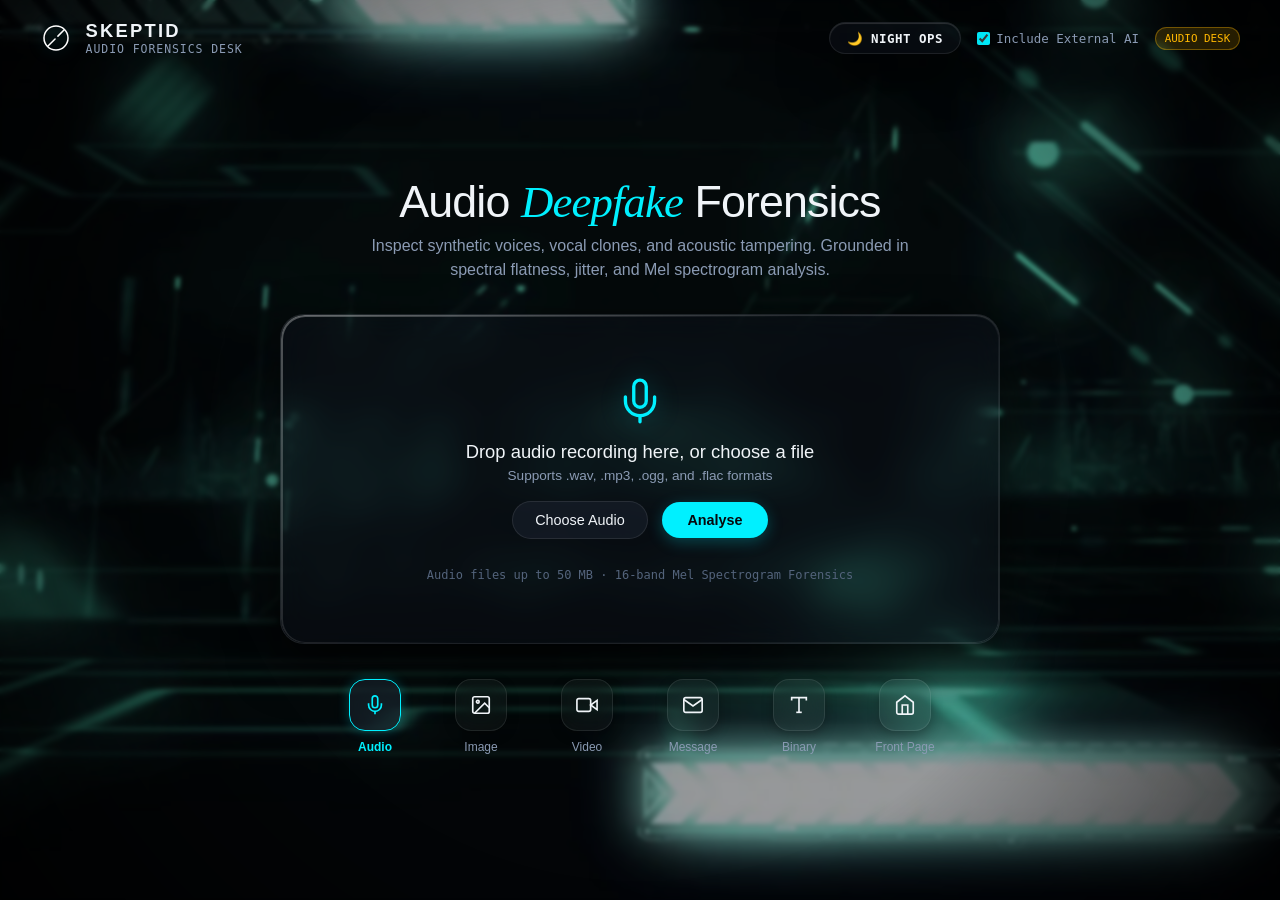
==== web/audio.html @ 2a5dfbe3 "repo cleansing" ====
<!DOCTYPE html>
<html lang="en">
<head>
  <meta charset="utf-8">
  <meta name="viewport" content="width=device-width, initial-scale=1">
  <title>SKEPTID — Audio Deepfake Forensics</title>
  <meta name="description" content="Audio deepfake detection desk. Drop vocal recordings to analyze spectral flatness, pitch jitter, acoustic entropy, and Mel power spectrum.">
  <link rel="stylesheet" href="hub.css">
</head>
<body class="theme-glassmorphism">
  <!-- Looping Background Video -->
  <div class="bg-video-container" aria-hidden="true">
    <video autoplay muted loop playsinline preload="auto" poster="assets/hero-poster.jpg" aria-hidden="true">
      <source src="assets/hero.mp4" type="video/mp4">
    </video>
  </div>
  <div class="bg-scrim" aria-hidden="true"></div>
  <div class="ambient-vignette" aria-hidden="true"></div>

  <!-- Hub Header -->
  <header class="hub-header">
    <a href="index.html" class="hub-brand">
      <img src="assets/logo.svg" alt="SKEPTID Logo" class="hub-logo">
      <div class="hub-title-group">
        <h1>SKEPTID</h1>
        <div class="hub-subtitle">Audio Forensics Desk</div>
      </div>
    </a>

    <div class="hub-actions">
      <!-- Tactical Day/Night Ops Badge Button -->
      <button type="button" class="ops-toggle-btn" id="ops-theme-toggle" aria-label="Toggle Day and Night mode">
        <span id="ops-theme-icon">🌙</span>
        <span id="ops-theme-text">NIGHT OPS</span>
      </button>

      <label class="header-toggle-label">
        <input type="checkbox" id="hub-external-toggle" checked>
        <span>Include External AI</span>
      </label>

      <span class="hub-badge">AUDIO DESK</span>
    </div>
  </header>

  <!-- Centered Chromium New Tab Stage -->
  <main class="ntp-viewport">
    <div class="ntp-hero-brand">
      <h2 class="ntp-hero-title">Audio <em>Deepfake</em> Forensics</h2>
      <p class="ntp-hero-desc">Inspect synthetic voices, vocal clones, and acoustic tampering. Grounded in spectral flatness, jitter, and Mel spectrogram analysis.</p>
    </div>

    <!-- Centered Input / Drop Box -->
    <div class="ntp-input-box" id="ntp-drop-box" tabindex="0" role="region" aria-label="Audio drop zone">
      <svg class="ntp-input-icon" viewBox="0 0 24 24" fill="none" stroke="currentColor" stroke-width="1.6" stroke-linecap="round" stroke-linejoin="round">
        <path d="M12 2a3 3 0 0 0-3 3v7a3 3 0 0 0 6 0V5a3 3 0 0 0-3-3Z"/>
        <path d="M19 10v2a7 7 0 0 1-14 0v-2"/>
        <line x1="12" y1="19" x2="12" y2="22"/>
      </svg>

      <div class="ntp-prompt-main">Drop audio recording here, or choose a file</div>
      <div class="ntp-prompt-sub">Supports .wav, .mp3, .ogg, and .flac formats</div>

      <input type="file" id="ntp-file-input" accept=".wav,.mp3,.ogg,.flac,audio/*" hidden>

      <div class="ntp-btn-row">
        <button type="button" class="btn-secondary" id="ntp-choose-btn">Choose Audio</button>
        <button type="button" class="btn-primary" id="ntp-analyze-btn">Analyse</button>
      </div>

      <div class="ntp-file-name" id="ntp-file-name"></div>
      <div class="ntp-limits-tag">Audio files up to 50 MB · 16-band Mel Spectrogram Forensics</div>
    </div>

    <!-- Chromium NTP Style Shortcuts Row -->
    <nav class="ntp-shortcuts-container" aria-label="Modality Pages">
      <a href="audio.html" class="ntp-tile active" aria-current="page">
        <div class="ntp-tile-icon-box">
          <svg viewBox="0 0 24 24" fill="none" stroke="currentColor" stroke-width="1.8">
            <path d="M12 2a3 3 0 0 0-3 3v7a3 3 0 0 0 6 0V5a3 3 0 0 0-3-3Z"/><path d="M19 10v2a7 7 0 0 1-14 0v-2"/><line x1="12" y1="19" x2="12" y2="22"/>
          </svg>
        </div>
        <span class="ntp-tile-label">Audio</span>
      </a>

      <a href="image.html" class="ntp-tile">
        <div class="ntp-tile-icon-box">
          <svg viewBox="0 0 24 24" fill="none" stroke="currentColor" stroke-width="1.8">
            <rect x="3" y="3" width="18" height="18" rx="2" ry="2"/><circle cx="8.5" cy="8.5" r="1.5"/><polyline points="21 15 16 10 5 21"/>
          </svg>
        </div>
        <span class="ntp-tile-label">Image</span>
      </a>

      <a href="video.html" class="ntp-tile">
        <div class="ntp-tile-icon-box">
          <svg viewBox="0 0 24 24" fill="none" stroke="currentColor" stroke-width="1.8">
            <polygon points="23 7 16 12 23 17 23 7"/><rect x="1" y="5" width="15" height="14" rx="2" ry="2"/>
          </svg>
        </div>
        <span class="ntp-tile-label">Video</span>
      </a>

      <a href="message.html" class="ntp-tile">
        <div class="ntp-tile-icon-box">
          <svg viewBox="0 0 24 24" fill="none" stroke="currentColor" stroke-width="1.8">
            <path d="M4 4h16c1.1 0 2 .9 2 2v12c0 1.1-.9 2-2 2H4c-1.1 0-2-.9-2-2V6c0-1.1.9-2 2-2z"/><polyline points="22,6 12,13 2,6"/>
          </svg>
        </div>
        <span class="ntp-tile-label">Message</span>
      </a>

      <a href="binary.html" class="ntp-tile">
        <div class="ntp-tile-icon-box">
          <svg viewBox="0 0 24 24" fill="none" stroke="currentColor" stroke-width="1.8">
            <polyline points="4 7 4 4 20 4 20 7"/><line x1="9" y1="20" x2="15" y2="20"/><line x1="12" y1="4" x2="12" y2="20"/>
          </svg>
        </div>
        <span class="ntp-tile-label">Binary</span>
      </a>

      <a href="landing.html" class="ntp-tile">
        <div class="ntp-tile-icon-box">
          <svg viewBox="0 0 24 24" fill="none" stroke="currentColor" stroke-width="1.8">
            <path d="M3 9l9-7 9 7v11a2 2 0 0 1-2 2H5a2 2 0 0 1-2-2z"/><polyline points="9 22 9 12 15 12 15 22"/>
          </svg>
        </div>
        <span class="ntp-tile-label">Front Page</span>
      </a>
    </nav>

    <!-- Results Panel (Revealed upon Analysis) -->
    <div class="ntp-result-panel" id="ntp-result-panel" hidden></div>
  </main>

  <script src="hub.js"></script>
  <script>
    document.addEventListener('DOMContentLoaded', () => {
      window.SkeptidDesk.init({ modality: 'audio' });
    });
  </script>
</body>
</html>
---- web/hub.css ----
/* SKEPTID HUB & MODALITY DESKS
   Chromium New Tab Centered Layout with Dual Aesthetics:
   a. Glassmorphism (Liquid Obsidian Glass)
   b. Frozen Glass (Arctic Sub-Zero Crystalline Frost)
*/

@import url('fonts/ibm-plex-sans-latin-400-normal.woff2');
@import url('fonts/ibm-plex-mono-latin-400-normal.woff2');

:root {
  --font-sans: 'IBM Plex Sans', -apple-system, BlinkMacSystemFont, 'Segoe UI', Roboto, sans-serif;
  --font-mono: 'IBM Plex Mono', ui-monospace, SFMono-Regular, Menlo, monospace;
  --font-serif: 'Source Serif 4', Georgia, serif;

  --trans-speed: 0.3s;
  --radius-sm: 8px;
  --radius-md: 16px;
  --radius-lg: 24px;
  --radius-pill: 9999px;

  /* Threat Status Colors */
  --c-legit: #B2F601;
  --c-warning: #FFB800;
  --c-threat: #FF3366;
  --c-cyan: #00F0FF;
}

/* ==========================================================================
   THEME: NIGHT OPS (Obsidian Liquid Glass over Dark Cyber HUD)
   ========================================================================== */
body.theme-night,
body.theme-glassmorphism {
  --bg-primary: #0a0c10;
  --bg-canvas: radial-gradient(circle at 50% 15%, #151a24 0%, #090b0e 65%, #050608 100%);
  --glass-surface: rgba(18, 22, 32, 0.38);
  --glass-elevated: rgba(28, 35, 48, 0.55);
  --glass-border: rgba(255, 255, 255, 0.09);
  --glass-border-focus: rgba(0, 240, 255, 0.45);
  --glass-blur: blur(16px);
  --glass-shadow: 0 20px 50px rgba(0, 0, 0, 0.65), inset 0 1px 1px rgba(255, 255, 255, 0.15);
  --text-main: #f0f4f8;
  --text-muted: #8b9bb4;
  --text-dim: #54647c;
  --accent: #00f0ff;
  --accent-glow: rgba(0, 240, 255, 0.25);
  --shortcut-bg: rgba(255, 255, 255, 0.03);
  --shortcut-hover: rgba(0, 240, 255, 0.1);
  --dropzone-glow: 0 0 35px rgba(0, 240, 255, 0.2);
}

/* ==========================================================================
   THEME: DAY OPS (Approach A: Milky Frosted Porcelain Glass over Cyber HUD)
   ========================================================================== */
body.theme-day,
body.theme-frozen-glass {
  --bg-primary: #f8fafc;
  --bg-canvas: #f1f5f9;
  --glass-surface: rgba(255, 255, 255, 0.76);
  --glass-elevated: rgba(255, 255, 255, 0.92);
  --glass-border: rgba(15, 23, 42, 0.12);
  --glass-border-focus: rgba(2, 132, 199, 0.6);
  --glass-blur: blur(24px);
  --glass-shadow: 0 20px 45px rgba(0, 10, 30, 0.08), inset 0 1px 1px rgba(255, 255, 255, 0.95);
  --text-main: #0f172a;
  --text-muted: #475569;
  --text-dim: #94a3b8;
  --accent: #0284c7;
  --accent-glow: rgba(2, 132, 199, 0.22);
  --shortcut-bg: rgba(255, 255, 255, 0.65);
  --shortcut-hover: rgba(2, 132, 199, 0.12);
  --dropzone-glow: 0 0 30px rgba(2, 132, 199, 0.2);
}

/* Base Reset & Scaffolding */
* {
  box-sizing: border-box;
  margin: 0;
  padding: 0;
}

html, body {
  min-height: 100vh;
  font-family: var(--font-sans);
  background: #06090e;
  color: var(--text-main);
  overflow-x: hidden;
  transition: color var(--trans-speed) ease, background var(--trans-speed) ease;
}

body.theme-day {
  background: #f1f5f9;
}

/* Background Looping Video Container */
.bg-video-container {
  position: fixed;
  inset: 0;
  width: 100vw;
  height: 100vh;
  overflow: hidden;
  z-index: 0;
  pointer-events: none;
}

.bg-video-container video {
  width: 100%;
  height: 100%;
  object-fit: cover;
  display: block;
}

/* Strictly Android & iOS Mobile Device View (NOT window resizing on desktop) */
body.is-mobile-os .bg-video-container video {
  display: none !important;
}

body.is-mobile-os .bg-video-container {
  background-image: url('assets/mobile-hero.jpg'), url('assets/hero-poster.jpg');
  background-size: cover;
  background-position: center;
  background-repeat: no-repeat;
}

/* Dark/Light Scrim for High Contrast */
.bg-scrim {
  position: fixed;
  inset: 0;
  width: 100vw;
  height: 100vh;
  background: rgba(6, 10, 16, 0.42);
  backdrop-filter: blur(2px);
  -webkit-backdrop-filter: blur(2px);
  z-index: 1;
  pointer-events: none;
  transition: background var(--trans-speed) ease, backdrop-filter var(--trans-speed) ease;
}

body.theme-day .bg-scrim {
  background: rgba(245, 248, 252, 0.84);
  backdrop-filter: blur(10px);
  -webkit-backdrop-filter: blur(10px);
}

/* Background Ambient Visual Layer */
.ambient-vignette {
  position: fixed;
  inset: 0;
  pointer-events: none;
  z-index: 2;
  background: radial-gradient(circle at 50% 50%, transparent 55%, rgba(0, 0, 0, 0.7) 100%);
  transition: box-shadow 0.6s ease;
}

body.theme-day .ambient-vignette {
  background: radial-gradient(circle at 50% 50%, transparent 60%, rgba(15, 23, 42, 0.08) 100%);
}

body.ambiance-threat .ambient-vignette {
  box-shadow: inset 0 0 120px rgba(255, 51, 102, 0.4);
}
body.ambiance-warning .ambient-vignette {
  box-shadow: inset 0 0 100px rgba(255, 184, 0, 0.3);
}
body.ambiance-legit .ambient-vignette {
  box-shadow: inset 0 0 100px rgba(178, 246, 1, 0.25);
}

/* Top App Bar */
.hub-header {
  position: relative;
  z-index: 10;
  display: flex;
  align-items: center;
  justify-content: space-between;
  padding: 1.25rem 2.5rem;
  width: 100%;
}

.hub-brand {
  display: flex;
  align-items: center;
  gap: 0.85rem;
  text-decoration: none;
  color: var(--text-main);
}

.hub-logo {
  width: 32px;
  height: 32px;
  filter: drop-shadow(0 0 8px var(--accent-glow));
}

.hub-title-group h1 {
  font-size: 1.15rem;
  font-weight: 600;
  letter-spacing: 0.12em;
  text-transform: uppercase;
}

.hub-subtitle {
  font-size: 0.72rem;
  font-family: var(--font-mono);
  color: var(--text-muted);
  letter-spacing: 0.08em;
  text-transform: uppercase;
}

.hub-actions {
  display: flex;
  align-items: center;
  gap: 1rem;
}

/* Tactical Day/Night Ops Badge Button */
.ops-toggle-btn {
  background: var(--glass-surface);
  backdrop-filter: var(--glass-blur);
  -webkit-backdrop-filter: var(--glass-blur);
  border: 1px solid var(--glass-border);
  border-radius: var(--radius-pill);
  padding: 0.45rem 1.05rem;
  color: var(--text-main);
  font-family: var(--font-mono);
  font-size: 0.78rem;
  font-weight: 600;
  cursor: pointer;
  display: inline-flex;
  align-items: center;
  gap: 0.5rem;
  box-shadow: var(--glass-shadow);
  letter-spacing: 0.04em;
  transition: all 0.25s ease;
}

.ops-toggle-btn:hover {
  border-color: var(--accent);
  box-shadow: var(--glass-shadow), 0 0 14px var(--accent-glow);
  transform: translateY(-1px);
}

.header-toggle-label {
  display: flex;
  align-items: center;
  gap: 0.4rem;
  font-size: 0.78rem;
  font-family: var(--font-mono);
  color: var(--text-muted);
  cursor: pointer;
}

.header-toggle-label input {
  accent-color: var(--accent);
}

.hub-badge {
  font-family: var(--font-mono);
  font-size: 0.68rem;
  padding: 0.25rem 0.55rem;
  border-radius: var(--radius-pill);
  background: rgba(255, 184, 0, 0.15);
  border: 1px solid rgba(255, 184, 0, 0.35);
  color: #ffb800;
  text-transform: uppercase;
}

/* ==========================================================================
   CENTERED CHROMIUM NEW TAB (NTP) STAGE
   ========================================================================== */
.ntp-viewport {
  position: relative;
  z-index: 10;
  display: flex;
  flex-direction: column;
  align-items: center;
  justify-content: center;
  min-height: calc(100vh - 90px);
  padding: 2rem 1.5rem 4rem;
  max-width: 900px;
  margin: 0 auto;
}

/* State when results exist: shift upward smoothly */
.ntp-viewport.has-result {
  justify-content: flex-start;
  padding-top: 1.5rem;
}

.ntp-hero-brand {
  text-align: center;
  margin-bottom: 2rem;
  min-height: 104px;
  display: flex;
  flex-direction: column;
  align-items: center;
  justify-content: center;
  transition: transform 0.4s ease, opacity 0.4s ease;
}

.ntp-viewport.has-result .ntp-hero-brand {
  margin-bottom: 1rem;
  transform: scale(0.9);
}

.ntp-hero-title {
  font-size: 2.8rem;
  font-weight: 500;
  letter-spacing: -0.02em;
  color: var(--text-main);
  margin-bottom: 0.4rem;
}

.ntp-hero-title em {
  font-family: var(--font-serif);
  font-style: italic;
  font-weight: 400;
  color: var(--accent);
}

.ntp-hero-desc {
  font-size: 1rem;
  color: var(--text-muted);
  max-width: 580px;
  line-height: 1.5;
  margin: 0 auto;
}

/* Centered Input / Drop Box (The "Search Box" of SKEPTID) - UNIFIED DIMENSION */
.ntp-input-box {
  width: 100%;
  max-width: 720px;
  height: 330px; /* Exact uniform dimension across all tools */
  min-height: 330px;
  background: var(--glass-surface);
  backdrop-filter: var(--glass-blur);
  -webkit-backdrop-filter: var(--glass-blur);
  border: 1px solid var(--glass-border);
  border-radius: var(--radius-lg);
  padding: 1.6rem 2.2rem;
  box-shadow: var(--glass-shadow);
  display: flex;
  flex-direction: column;
  align-items: center;
  justify-content: center; /* Optical center alignment */
  text-align: center;
  cursor: pointer;
  position: relative;
  transition: all 0.3s cubic-bezier(0.16, 1, 0.3, 1);
  overflow: hidden;
}

.ntp-input-box::before {
  content: "";
  position: absolute;
  inset: 0;
  border-radius: inherit;
  padding: 1.5px;
  background: linear-gradient(135deg, rgba(255,255,255,0.3) 0%, transparent 50%, rgba(255,255,255,0.1) 100%);
  -webkit-mask: linear-gradient(#fff 0 0) content-box, linear-gradient(#fff 0 0);
  -webkit-mask-composite: xor;
  mask: linear-gradient(#fff 0 0) content-box, linear-gradient(#fff 0 0);
  mask-composite: exclude;
  pointer-events: none;
}

.ntp-input-box:hover,
.ntp-input-box.drag-active {
  border-color: var(--glass-border-focus);
  box-shadow: var(--glass-shadow), var(--dropzone-glow);
  transform: translateY(-2px);
}

.ntp-input-icon {
  width: 50px;
  height: 50px;
  margin-bottom: 0.9rem;
  color: var(--accent);
  filter: drop-shadow(0 0 12px var(--accent-glow));
  transition: transform 0.25s ease;
}

.ntp-input-box:hover .ntp-input-icon,
.ntp-input-box.drag-active .ntp-input-icon {
  transform: scale(1.08) translateY(-2px);
}

.ntp-prompt-main {
  font-size: 1.15rem;
  font-weight: 500;
  color: var(--text-main);
  margin-bottom: 0.35rem;
}

.ntp-prompt-sub {
  font-size: 0.85rem;
  color: var(--text-muted);
  margin-bottom: 1.1rem;
}

/* Centered Textarea (For Message/Text Modality) */
.ntp-textarea {
  width: 100%;
  background: rgba(0, 0, 0, 0.22);
  border: 1px solid var(--glass-border);
  border-radius: var(--radius-md);
  padding: 0.7rem 1.1rem;
  color: var(--text-main);
  font-family: var(--font-sans);
  font-size: 0.92rem;
  resize: none;
  height: 72px;
  min-height: 72px;
  max-height: 72px;
  margin-bottom: 0.75rem;
  outline: none;
  transition: border-color 0.2s ease, box-shadow 0.2s ease;
}

body.theme-day .ntp-textarea {
  background: rgba(255, 255, 255, 0.92);
  border-color: rgba(15, 23, 42, 0.15);
  color: #0f172a;
}

.ntp-textarea:focus {
  border-color: var(--accent);
  box-shadow: 0 0 15px var(--accent-glow);
}

/* Button Row */
.ntp-btn-row {
  display: flex;
  align-items: center;
  gap: 0.85rem;
  flex-wrap: wrap;
  justify-content: center;
}

.btn-primary {
  background: var(--accent);
  color: #06080d;
  font-family: var(--font-sans);
  font-size: 0.9rem;
  font-weight: 600;
  border: none;
  border-radius: var(--radius-pill);
  padding: 0.65rem 1.6rem;
  cursor: pointer;
  display: inline-flex;
  align-items: center;
  gap: 0.5rem;
  transition: all 0.2s ease;
  box-shadow: 0 4px 15px var(--accent-glow);
}

.btn-primary:hover {
  transform: scale(1.03);
  filter: brightness(1.1);
}

.btn-secondary {
  background: var(--glass-elevated);
  color: var(--text-main);
  font-family: var(--font-sans);
  font-size: 0.9rem;
  font-weight: 500;
  border: 1px solid var(--glass-border);
  border-radius: var(--radius-pill);
  padding: 0.65rem 1.4rem;
  cursor: pointer;
  display: inline-flex;
  align-items: center;
  gap: 0.5rem;
  transition: all 0.2s ease;
}

.btn-secondary:hover {
  background: var(--shortcut-hover);
  border-color: var(--accent);
}

.ntp-file-name {
  font-family: var(--font-mono);
  font-size: 0.82rem;
  color: var(--accent);
  margin-top: 0.8rem;
  word-break: break-all;
}

.ntp-limits-tag {
  font-size: 0.75rem;
  font-family: var(--font-mono);
  color: var(--text-dim);
  margin-top: 1rem;
}

/* ==========================================================================
   CHROMIUM NEW TAB SHORTCUT TILES (Modality Switchers)
   ========================================================================== */
.ntp-shortcuts-container {
  margin-top: 2.2rem;
  display: flex;
  align-items: center;
  justify-content: center;
  gap: 1.25rem;
  flex-wrap: wrap;
  max-width: 720px;
  width: 100%;
}

.ntp-tile {
  display: flex;
  flex-direction: column;
  align-items: center;
  text-decoration: none;
  color: var(--text-muted);
  width: 86px;
  transition: all 0.25s cubic-bezier(0.16, 1, 0.3, 1);
}

.ntp-tile-icon-box {
  width: 52px;
  height: 52px;
  border-radius: var(--radius-md);
  background: var(--shortcut-bg);
  border: 1px solid var(--glass-border);
  backdrop-filter: var(--glass-blur);
  -webkit-backdrop-filter: var(--glass-blur);
  display: flex;
  align-items: center;
  justify-content: center;
  margin-bottom: 0.55rem;
  color: var(--text-main);
  box-shadow: 0 4px 12px rgba(0,0,0,0.25);
  transition: all 0.25s ease;
}

.ntp-tile-icon-box svg {
  width: 22px;
  height: 22px;
}

.ntp-tile-label {
  font-size: 0.75rem;
  font-weight: 500;
  text-align: center;
  white-space: nowrap;
}

.ntp-tile:hover {
  color: var(--text-main);
  transform: translateY(-3px);
}

.ntp-tile:hover .ntp-tile-icon-box {
  background: var(--shortcut-hover);
  border-color: var(--accent);
  box-shadow: 0 6px 18px rgba(0,0,0,0.4), 0 0 14px var(--accent-glow);
  color: var(--accent);
}

.ntp-tile.active .ntp-tile-icon-box {
  border-color: var(--accent);
  background: var(--glass-elevated);
  color: var(--accent);
  box-shadow: 0 0 12px var(--accent-glow);
}

.ntp-tile.active .ntp-tile-label {
  color: var(--accent);
  font-weight: 600;
}

/* ==========================================================================
   RESULTS STAGE (Expands beneath Centered Box)
   ========================================================================== */
.ntp-result-panel {
  width: 100%;
  max-width: 820px;
  margin-top: 2rem;
  background: var(--glass-surface);
  backdrop-filter: var(--glass-blur);
  -webkit-backdrop-filter: var(--glass-blur);
  border: 1px solid var(--glass-border);
  border-radius: var(--radius-lg);
  padding: 2rem;
  box-shadow: var(--glass-shadow);
  animation: fadeInSlide 0.4s ease forwards;
}

@keyframes fadeInSlide {
  from { opacity: 0; transform: translateY(15px); }
  to { opacity: 1; transform: translateY(0); }
}

.result-verdict-header {
  display: flex;
  align-items: center;
  justify-content: space-between;
  border-bottom: 1px solid var(--glass-border);
  padding-bottom: 1.25rem;
  margin-bottom: 1.5rem;
  flex-wrap: wrap;
  gap: 1rem;
}

.verdict-badge {
  font-size: 0.85rem;
  font-family: var(--font-mono);
  font-weight: 700;
  padding: 0.4rem 1rem;
  border-radius: var(--radius-pill);
  text-transform: uppercase;
  letter-spacing: 0.08em;
}

.verdict-badge.badge-low {
  background: rgba(178, 246, 1, 0.15);
  border: 1px solid #b2f601;
  color: #b2f601;
}

.verdict-badge.badge-medium {
  background: rgba(255, 184, 0, 0.15);
  border: 1px solid #ffb800;
  color: #ffb800;
}

.verdict-badge.badge-high {
  background: rgba(255, 51, 102, 0.18);
  border: 1px solid #ff3366;
  color: #ff3366;
}

.risk-metrics-row {
  display: flex;
  align-items: center;
  gap: 1.5rem;
}

.metric-item {
  display: flex;
  flex-direction: column;
}

.metric-label {
  font-size: 0.7rem;
  font-family: var(--font-mono);
  color: var(--text-muted);
  text-transform: uppercase;
}

.metric-val {
  font-size: 1.1rem;
  font-weight: 600;
  font-family: var(--font-mono);
  color: var(--text-main);
}

/* Modality Specific Visualizers (Spectrogram / Audio Player) */
.media-preview-box {
  background: rgba(0, 0, 0, 0.35);
  border: 1px solid var(--glass-border);
  border-radius: var(--radius-md);
  padding: 1.2rem;
  margin-bottom: 1.5rem;
}

.audio-player-custom {
  width: 100%;
  margin-bottom: 1.2rem;
  border-radius: var(--radius-pill);
  outline: none;
}

.spectrogram-stage {
  display: flex;
  align-items: flex-end;
  gap: 4px;
  height: 90px;
  padding: 8px 10px;
  background: rgba(0, 0, 0, 0.4);
  border-radius: var(--radius-sm);
  border: 1px solid var(--glass-border);
}

.spec-bar {
  flex: 1;
  background: linear-gradient(180deg, var(--accent) 0%, rgba(0, 240, 255, 0.2) 100%);
  border-radius: 2px 2px 0 0;
  min-height: 4px;
  transition: height 0.3s ease;
}

/* Evidence Cards List */
.evidence-list {
  display: flex;
  flex-direction: column;
  gap: 0.85rem;
  margin-top: 1.5rem;
}

.evidence-card {
  background: var(--glass-elevated);
  border: 1px solid var(--glass-border);
  border-radius: var(--radius-sm);
  padding: 1rem 1.2rem;
}

.evidence-title {
  font-size: 0.88rem;
  font-weight: 600;
  color: var(--text-main);
  margin-bottom: 0.25rem;
}

.evidence-desc {
  font-size: 0.82rem;
  color: var(--text-muted);
  line-height: 1.45;
}

/* Responsive Media Queries */
@media (max-width: 768px) {
  .hub-header {
    padding: 1rem 1.2rem;
    flex-wrap: wrap;
    gap: 0.8rem;
  }
  .ntp-viewport {
    padding: 1rem 1rem 3rem;
  }
  .ntp-hero-brand {
    min-height: auto;
    margin-bottom: 1.2rem;
  }
  .ntp-hero-title {
    font-size: 1.85rem;
  }
  .ntp-input-box {
    height: auto;
    min-height: auto;
    max-width: 100%;
    padding: 1.5rem 1.1rem;
  }
  .ntp-textarea {
    height: 90px;
    min-height: 90px;
    max-height: 140px;
    resize: vertical;
  }
  .ntp-shortcuts-container {
    gap: 0.75rem;
  }
  .ntp-tile {
    width: 68px;
  }
  .ntp-tile-icon-box {
    width: 44px;
    height: 44px;
  }
}
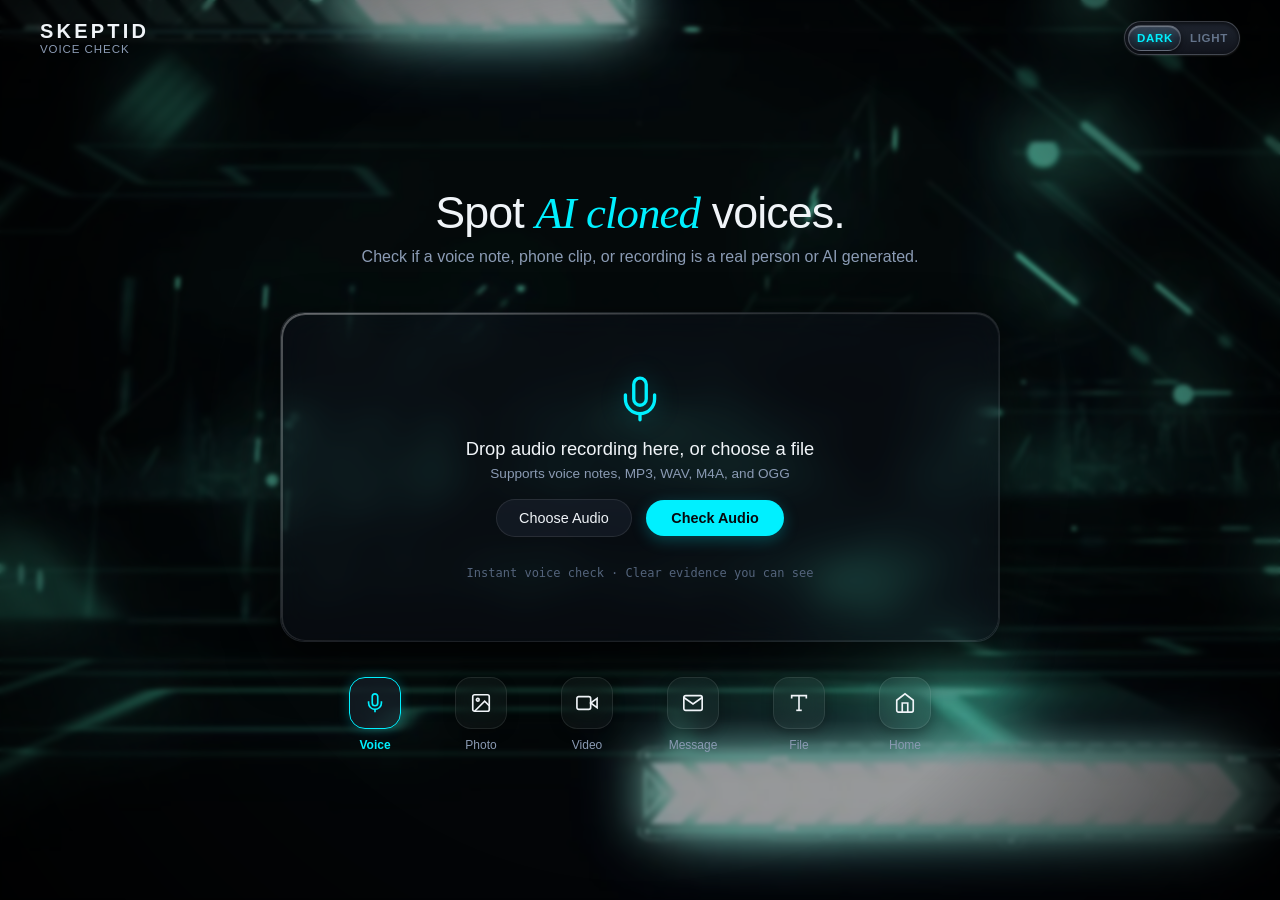
==== commit 5fe71b0d: "Rebuild the UI & removed the API fallacies" ====
--- a/web/audio.html
+++ b/web/audio.html
@@ -3,8 +3,8 @@
 <head>
   <meta charset="utf-8">
   <meta name="viewport" content="width=device-width, initial-scale=1">
-  <title>SKEPTID — Audio Deepfake Forensics</title>
-  <meta name="description" content="Audio deepfake detection desk. Drop vocal recordings to analyze spectral flatness, pitch jitter, acoustic entropy, and Mel power spectrum.">
+  <title>SKEPTID — Voice & Audio Check</title>
+  <meta name="description" content="Check voices and voice notes to spot AI clones and synthetic speech.">
   <link rel="stylesheet" href="hub.css">
 </head>
 <body class="theme-glassmorphism">
@@ -20,34 +20,29 @@
   <!-- Hub Header -->
   <header class="hub-header">
     <a href="index.html" class="hub-brand">
-      <img src="assets/logo.svg" alt="SKEPTID Logo" class="hub-logo">
       <div class="hub-title-group">
         <h1>SKEPTID</h1>
-        <div class="hub-subtitle">Audio Forensics Desk</div>
+        <div class="hub-subtitle">Voice Check</div>
       </div>
     </a>
 
     <div class="hub-actions">
-      <!-- Tactical Day/Night Ops Badge Button -->
-      <button type="button" class="ops-toggle-btn" id="ops-theme-toggle" aria-label="Toggle Day and Night mode">
-        <span id="ops-theme-icon">🌙</span>
-        <span id="ops-theme-text">NIGHT OPS</span>
+      <!-- Brushed Steel iOS Dark / Light Toggle Switch -->
+      <button type="button" class="ios-steel-switch" id="ops-theme-toggle" role="switch" aria-label="Switch between Dark and Light mode">
+        <span class="switch-thumb" aria-hidden="true"></span>
+        <span class="switch-track">
+          <span class="switch-option opt-dark">Dark</span>
+          <span class="switch-option opt-light">Light</span>
+        </span>
       </button>
-
-      <label class="header-toggle-label">
-        <input type="checkbox" id="hub-external-toggle" checked>
-        <span>Include External AI</span>
-      </label>
-
-      <span class="hub-badge">AUDIO DESK</span>
     </div>
   </header>
 
   <!-- Centered Chromium New Tab Stage -->
   <main class="ntp-viewport">
     <div class="ntp-hero-brand">
-      <h2 class="ntp-hero-title">Audio <em>Deepfake</em> Forensics</h2>
-      <p class="ntp-hero-desc">Inspect synthetic voices, vocal clones, and acoustic tampering. Grounded in spectral flatness, jitter, and Mel spectrogram analysis.</p>
+      <h2 class="ntp-hero-title">Spot <em>AI cloned</em> voices.</h2>
+      <p class="ntp-hero-desc">Check if a voice note, phone clip, or recording is a real person or AI generated.</p>
     </div>
 
     <!-- Centered Input / Drop Box -->
@@ -59,28 +54,28 @@
       </svg>
 
       <div class="ntp-prompt-main">Drop audio recording here, or choose a file</div>
-      <div class="ntp-prompt-sub">Supports .wav, .mp3, .ogg, and .flac formats</div>
+      <div class="ntp-prompt-sub">Supports voice notes, MP3, WAV, M4A, and OGG</div>
 
-      <input type="file" id="ntp-file-input" accept=".wav,.mp3,.ogg,.flac,audio/*" hidden>
+      <input type="file" id="ntp-file-input" accept=".wav,.mp3,.ogg,.flac,.m4a,audio/*" hidden>
 
       <div class="ntp-btn-row">
         <button type="button" class="btn-secondary" id="ntp-choose-btn">Choose Audio</button>
-        <button type="button" class="btn-primary" id="ntp-analyze-btn">Analyse</button>
+        <button type="button" class="btn-primary" id="ntp-analyze-btn">Check Audio</button>
       </div>
 
       <div class="ntp-file-name" id="ntp-file-name"></div>
-      <div class="ntp-limits-tag">Audio files up to 50 MB · 16-band Mel Spectrogram Forensics</div>
+      <div class="ntp-limits-tag">Instant voice check · Clear evidence you can see</div>
     </div>
 
     <!-- Chromium NTP Style Shortcuts Row -->
-    <nav class="ntp-shortcuts-container" aria-label="Modality Pages">
+    <nav class="ntp-shortcuts-container" aria-label="Tool Checkers">
       <a href="audio.html" class="ntp-tile active" aria-current="page">
         <div class="ntp-tile-icon-box">
           <svg viewBox="0 0 24 24" fill="none" stroke="currentColor" stroke-width="1.8">
             <path d="M12 2a3 3 0 0 0-3 3v7a3 3 0 0 0 6 0V5a3 3 0 0 0-3-3Z"/><path d="M19 10v2a7 7 0 0 1-14 0v-2"/><line x1="12" y1="19" x2="12" y2="22"/>
           </svg>
         </div>
-        <span class="ntp-tile-label">Audio</span>
+        <span class="ntp-tile-label">Voice</span>
       </a>
 
       <a href="image.html" class="ntp-tile">
@@ -89,7 +84,7 @@
             <rect x="3" y="3" width="18" height="18" rx="2" ry="2"/><circle cx="8.5" cy="8.5" r="1.5"/><polyline points="21 15 16 10 5 21"/>
           </svg>
         </div>
-        <span class="ntp-tile-label">Image</span>
+        <span class="ntp-tile-label">Photo</span>
       </a>
 
       <a href="video.html" class="ntp-tile">
@@ -116,7 +111,7 @@
             <polyline points="4 7 4 4 20 4 20 7"/><line x1="9" y1="20" x2="15" y2="20"/><line x1="12" y1="4" x2="12" y2="20"/>
           </svg>
         </div>
-        <span class="ntp-tile-label">Binary</span>
+        <span class="ntp-tile-label">File</span>
       </a>
 
       <a href="landing.html" class="ntp-tile">
@@ -125,7 +120,7 @@
             <path d="M3 9l9-7 9 7v11a2 2 0 0 1-2 2H5a2 2 0 0 1-2-2z"/><polyline points="9 22 9 12 15 12 15 22"/>
           </svg>
         </div>
-        <span class="ntp-tile-label">Front Page</span>
+        <span class="ntp-tile-label">Home</span>
       </a>
     </nav>
 
--- a/web/hub.css
+++ b/web/hub.css
@@ -55,18 +55,18 @@
 body.theme-frozen-glass {
   --bg-primary: #f8fafc;
   --bg-canvas: #f1f5f9;
-  --glass-surface: rgba(255, 255, 255, 0.76);
-  --glass-elevated: rgba(255, 255, 255, 0.92);
-  --glass-border: rgba(15, 23, 42, 0.12);
+  --glass-surface: rgba(255, 255, 255, 0.46); /* 30% more transparent */
+  --glass-elevated: rgba(255, 255, 255, 0.62);
+  --glass-border: rgba(15, 23, 42, 0.08);
   --glass-border-focus: rgba(2, 132, 199, 0.6);
-  --glass-blur: blur(24px);
+  --glass-blur: blur(20px);
   --glass-shadow: 0 20px 45px rgba(0, 10, 30, 0.08), inset 0 1px 1px rgba(255, 255, 255, 0.95);
   --text-main: #0f172a;
-  --text-muted: #475569;
-  --text-dim: #94a3b8;
+  --text-muted: #334155;
+  --text-dim: #64748b;
   --accent: #0284c7;
   --accent-glow: rgba(2, 132, 199, 0.22);
-  --shortcut-bg: rgba(255, 255, 255, 0.65);
+  --shortcut-bg: rgba(255, 255, 255, 0.45);
   --shortcut-hover: rgba(2, 132, 199, 0.12);
   --dropzone-glow: 0 0 30px rgba(2, 132, 199, 0.2);
 }
@@ -136,9 +136,9 @@
 }
 
 body.theme-day .bg-scrim {
-  background: rgba(245, 248, 252, 0.84);
-  backdrop-filter: blur(10px);
-  -webkit-backdrop-filter: blur(10px);
+  background: rgba(245, 248, 252, 0.58);
+  backdrop-filter: blur(6px);
+  -webkit-backdrop-filter: blur(6px);
 }
 
 /* Background Ambient Visual Layer */
@@ -191,18 +191,20 @@
 }
 
 .hub-title-group h1 {
-  font-size: 1.15rem;
-  font-weight: 600;
-  letter-spacing: 0.12em;
+  font-size: 1.25rem;
+  font-weight: 700;
+  letter-spacing: 0.16em;
   text-transform: uppercase;
+  color: var(--text-main);
 }
 
 .hub-subtitle {
   font-size: 0.72rem;
-  font-family: var(--font-mono);
+  font-family: var(--font-sans);
   color: var(--text-muted);
   letter-spacing: 0.08em;
   text-transform: uppercase;
+  font-weight: 500;
 }
 
 .hub-actions {
@@ -211,31 +213,88 @@
   gap: 1rem;
 }
 
-/* Tactical Day/Night Ops Badge Button */
-.ops-toggle-btn {
-  background: var(--glass-surface);
-  backdrop-filter: var(--glass-blur);
-  -webkit-backdrop-filter: var(--glass-blur);
-  border: 1px solid var(--glass-border);
-  border-radius: var(--radius-pill);
-  padding: 0.45rem 1.05rem;
-  color: var(--text-main);
-  font-family: var(--font-mono);
-  font-size: 0.78rem;
+/* Brushed Steel iOS Switch for Dark / Light Mode */
+.ios-steel-switch {
+  position: relative;
+  display: inline-flex;
+  align-items: center;
+  width: 116px;
+  height: 34px;
+  background: linear-gradient(180deg, #1f2530 0%, #11141c 100%);
+  border: 1px solid rgba(255, 255, 255, 0.16);
+  border-radius: 9999px;
+  padding: 3px;
+  cursor: pointer;
+  box-shadow: inset 0 2px 4px rgba(0, 0, 0, 0.6), 0 1px 2px rgba(255, 255, 255, 0.1);
+  user-select: none;
+  font-family: var(--font-sans);
+  font-size: 0.72rem;
   font-weight: 600;
-  cursor: pointer;
-  display: inline-flex;
-  align-items: center;
-  gap: 0.5rem;
-  box-shadow: var(--glass-shadow);
-  letter-spacing: 0.04em;
-  transition: all 0.25s ease;
-}
-
-.ops-toggle-btn:hover {
-  border-color: var(--accent);
-  box-shadow: var(--glass-shadow), 0 0 14px var(--accent-glow);
-  transform: translateY(-1px);
+  letter-spacing: 0.06em;
+  text-transform: uppercase;
+  transition: all 0.3s ease;
+  overflow: hidden;
+}
+
+body.theme-day .ios-steel-switch {
+  background: linear-gradient(180deg, #d8e2ec 0%, #a4b3c4 100%);
+  border-color: rgba(15, 23, 42, 0.18);
+  box-shadow: inset 0 2px 4px rgba(0, 0, 0, 0.12), 0 1px 2px rgba(255, 255, 255, 0.8);
+}
+
+.ios-steel-switch .switch-track {
+  display: flex;
+  width: 100%;
+  height: 100%;
+  position: relative;
+  z-index: 2;
+}
+
+.ios-steel-switch .switch-option {
+  flex: 1;
+  display: flex;
+  align-items: center;
+  justify-content: center;
+  color: #64748b;
+  transition: color 0.25s ease;
+  z-index: 3;
+}
+
+body.theme-night .ios-steel-switch .switch-option.opt-dark {
+  color: #00f0ff;
+  text-shadow: 0 0 8px rgba(0, 240, 255, 0.5);
+  font-weight: 700;
+}
+
+body.theme-day .ios-steel-switch .switch-option.opt-light {
+  color: #0369a1;
+  font-weight: 700;
+}
+
+/* Brushed Steel Thumb / Sliding Cursor */
+.ios-steel-switch .switch-thumb {
+  position: absolute;
+  top: 3px;
+  left: 3px;
+  width: 53px;
+  height: 26px;
+  border-radius: 9999px;
+  background: linear-gradient(180deg, #3a4556 0%, #202836 50%, #151b24 100%);
+  border: 1px solid rgba(255, 255, 255, 0.22);
+  box-shadow: 0 2px 5px rgba(0, 0, 0, 0.5), inset 0 1px 1px rgba(255, 255, 255, 0.3);
+  transition: transform 0.28s cubic-bezier(0.16, 1, 0.3, 1), background 0.3s ease;
+  z-index: 1;
+}
+
+body.theme-day .ios-steel-switch .switch-thumb {
+  transform: translateX(55px);
+  background: linear-gradient(180deg, #ffffff 0%, #e2e8f0 50%, #cbd5e1 100%);
+  border: 1px solid rgba(255, 255, 255, 0.95);
+  box-shadow: 0 2px 6px rgba(0, 0, 0, 0.2), inset 0 1px 1px #ffffff;
+}
+
+.ios-steel-switch:hover .switch-thumb {
+  filter: brightness(1.1);
 }
 
 .header-toggle-label {
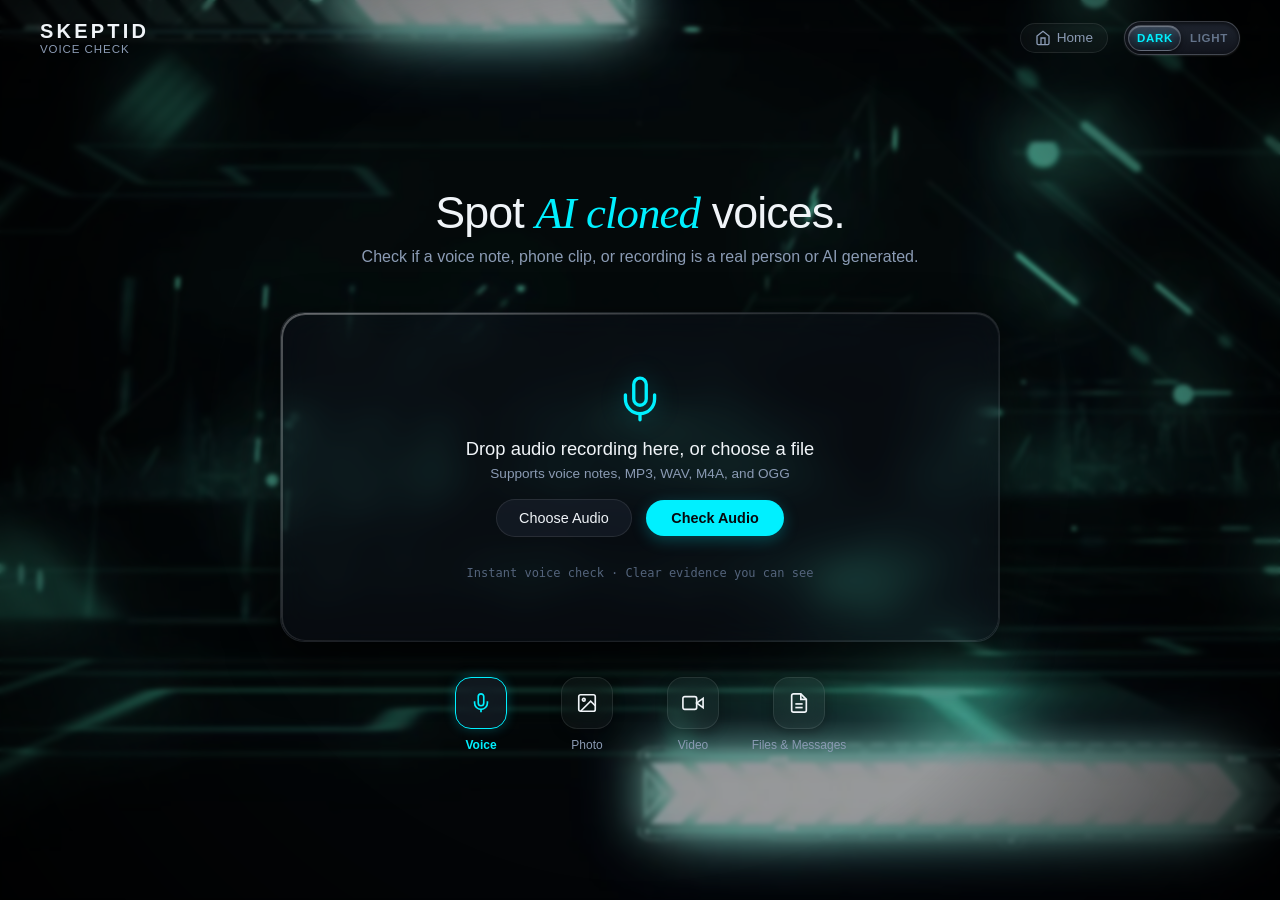
==== commit 3a2744e5: "Integrate files and messages desk, add light theme video, and improve deepfake image analysis" ====
--- a/web/audio.html
+++ b/web/audio.html
@@ -10,8 +10,11 @@
 <body class="theme-glassmorphism">
   <!-- Looping Background Video -->
   <div class="bg-video-container" aria-hidden="true">
-    <video autoplay muted loop playsinline preload="auto" poster="assets/hero-poster.jpg" aria-hidden="true">
+    <video class="bg-video-dark" autoplay muted loop playsinline preload="auto" poster="assets/hero-poster.jpg" aria-hidden="true">
       <source src="assets/hero.mp4" type="video/mp4">
+    </video>
+    <video class="bg-video-light" autoplay muted loop playsinline preload="auto" poster="assets/hero-light-poster.jpg" aria-hidden="true">
+      <source src="assets/hero-light.mp4" type="video/mp4">
     </video>
   </div>
   <div class="bg-scrim" aria-hidden="true"></div>
@@ -19,7 +22,7 @@
 
   <!-- Hub Header -->
   <header class="hub-header">
-    <a href="index.html" class="hub-brand">
+    <a href="landing.html" class="hub-brand" aria-label="Go to SKEPTID Home">
       <div class="hub-title-group">
         <h1>SKEPTID</h1>
         <div class="hub-subtitle">Voice Check</div>
@@ -27,6 +30,15 @@
     </a>
 
     <div class="hub-actions">
+      <!-- Accurate Top Bar Home Navigation -->
+      <a href="landing.html" class="hub-nav-link" aria-label="Home page">
+        <svg viewBox="0 0 24 24" fill="none" stroke="currentColor" stroke-width="2" width="16" height="16">
+          <path d="M3 9l9-7 9 7v11a2 2 0 0 1-2 2H5a2 2 0 0 1-2-2z"/>
+          <polyline points="9 22 9 12 15 12 15 22"/>
+        </svg>
+        <span>Home</span>
+      </a>
+
       <!-- Brushed Steel iOS Dark / Light Toggle Switch -->
       <button type="button" class="ios-steel-switch" id="ops-theme-toggle" role="switch" aria-label="Switch between Dark and Light mode">
         <span class="switch-thumb" aria-hidden="true"></span>
@@ -96,31 +108,13 @@
         <span class="ntp-tile-label">Video</span>
       </a>
 
-      <a href="message.html" class="ntp-tile">
+      <a href="files.html" class="ntp-tile">
         <div class="ntp-tile-icon-box">
           <svg viewBox="0 0 24 24" fill="none" stroke="currentColor" stroke-width="1.8">
-            <path d="M4 4h16c1.1 0 2 .9 2 2v12c0 1.1-.9 2-2 2H4c-1.1 0-2-.9-2-2V6c0-1.1.9-2 2-2z"/><polyline points="22,6 12,13 2,6"/>
+            <path d="M14 2H6a2 2 0 0 0-2 2v16a2 2 0 0 0 2 2h12a2 2 0 0 0 2-2V8z"/><polyline points="14 2 14 8 20 8"/><line x1="16" y1="13" x2="8" y2="13"/><line x1="16" y1="17" x2="8" y2="17"/>
           </svg>
         </div>
-        <span class="ntp-tile-label">Message</span>
-      </a>
-
-      <a href="binary.html" class="ntp-tile">
-        <div class="ntp-tile-icon-box">
-          <svg viewBox="0 0 24 24" fill="none" stroke="currentColor" stroke-width="1.8">
-            <polyline points="4 7 4 4 20 4 20 7"/><line x1="9" y1="20" x2="15" y2="20"/><line x1="12" y1="4" x2="12" y2="20"/>
-          </svg>
-        </div>
-        <span class="ntp-tile-label">File</span>
-      </a>
-
-      <a href="landing.html" class="ntp-tile">
-        <div class="ntp-tile-icon-box">
-          <svg viewBox="0 0 24 24" fill="none" stroke="currentColor" stroke-width="1.8">
-            <path d="M3 9l9-7 9 7v11a2 2 0 0 1-2 2H5a2 2 0 0 1-2-2z"/><polyline points="9 22 9 12 15 12 15 22"/>
-          </svg>
-        </div>
-        <span class="ntp-tile-label">Home</span>
+        <span class="ntp-tile-label">Files & Messages</span>
       </a>
     </nav>
 
--- a/web/hub.css
+++ b/web/hub.css
@@ -103,10 +103,35 @@
 }
 
 .bg-video-container video {
+  position: absolute;
+  inset: 0;
   width: 100%;
   height: 100%;
   object-fit: cover;
   display: block;
+  transition: opacity 0.6s cubic-bezier(0.16, 1, 0.3, 1);
+}
+
+body.theme-night .bg-video-dark,
+body:not(.theme-day) .bg-video-dark {
+  opacity: 1;
+  visibility: visible;
+}
+
+body.theme-night .bg-video-light,
+body:not(.theme-day) .bg-video-light {
+  opacity: 0;
+  visibility: hidden;
+}
+
+body.theme-day .bg-video-dark {
+  opacity: 0;
+  visibility: hidden;
+}
+
+body.theme-day .bg-video-light {
+  opacity: 1;
+  visibility: visible;
 }
 
 /* Strictly Android & iOS Mobile Device View (NOT window resizing on desktop) */
@@ -818,3 +843,121 @@
     height: 44px;
   }
 }
+
+/* Accurate Top Header Navigation Link */
+.hub-nav-link {
+  display: inline-flex;
+  align-items: center;
+  gap: 6px;
+  padding: 6px 14px;
+  font-size: 0.85rem;
+  font-weight: 500;
+  color: var(--text-muted);
+  text-decoration: none;
+  background: var(--shortcut-bg);
+  border: 1px solid var(--glass-border);
+  border-radius: 9999px;
+  backdrop-filter: var(--glass-blur);
+  transition: all var(--trans-speed) ease;
+}
+.hub-nav-link:hover {
+  color: var(--text-main);
+  border-color: var(--accent);
+  background: var(--shortcut-hover);
+  transform: translateY(-1px);
+}
+
+/* Concise 2-3 line Gemini explanation */
+.gemini-summary-box {
+  margin: 1.25rem 0 1rem;
+  padding: 1rem 1.25rem;
+  background: rgba(255, 255, 255, 0.04);
+  border: 1px solid var(--glass-border);
+  border-left: 3px solid var(--accent);
+  border-radius: 10px;
+  backdrop-filter: var(--glass-blur);
+}
+body.theme-day .gemini-summary-box {
+  background: rgba(255, 255, 255, 0.65);
+  border-color: rgba(15, 23, 42, 0.1);
+  border-left-color: var(--accent);
+}
+.gemini-summary-text {
+  font-size: 0.98rem;
+  line-height: 1.55;
+  color: var(--text-main);
+  font-weight: 450;
+}
+
+/* Interactive Heatmap Styling */
+.heatmap-container {
+  position: relative;
+  display: inline-block;
+  margin: 0 auto;
+  border-radius: 10px;
+  overflow: hidden;
+  box-shadow: 0 8px 24px rgba(0, 0, 0, 0.25);
+  border: 1px solid var(--glass-border);
+}
+.heatmap-base-img {
+  display: block;
+  max-height: 280px;
+  width: auto;
+  max-width: 100%;
+}
+.heatmap-overlay-img {
+  position: absolute;
+  inset: 0;
+  width: 100%;
+  height: 100%;
+  object-fit: fill;
+  pointer-events: none;
+}
+.heatmap-controls {
+  margin-top: 10px;
+  display: flex;
+  align-items: center;
+  justify-content: center;
+  gap: 12px;
+  font-size: 0.85rem;
+  color: var(--text-muted);
+}
+.heatmap-controls input[type="range"] {
+  accent-color: var(--accent);
+  cursor: pointer;
+}
+
+/* "More" Collapsible Inner Mechanism Button */
+.inner-mechanisms-section {
+  margin-top: 1.25rem;
+}
+.btn-more-toggle {
+  display: inline-flex;
+  align-items: center;
+  gap: 8px;
+  padding: 8px 18px;
+  font-size: 0.88rem;
+  font-weight: 500;
+  font-family: var(--font-sans);
+  color: var(--text-muted);
+  background: var(--shortcut-bg);
+  border: 1px solid var(--glass-border);
+  border-radius: 9999px;
+  cursor: pointer;
+  transition: all var(--trans-speed) ease;
+}
+.btn-more-toggle:hover {
+  color: var(--text-main);
+  border-color: var(--accent);
+  background: var(--shortcut-hover);
+}
+.btn-more-toggle .chevron-icon {
+  transition: transform 0.25s ease;
+}
+.btn-more-toggle[aria-expanded="true"] .chevron-icon {
+  transform: rotate(180deg);
+}
+.inner-mechanisms-content {
+  margin-top: 1rem;
+  transition: all 0.3s ease;
+}
